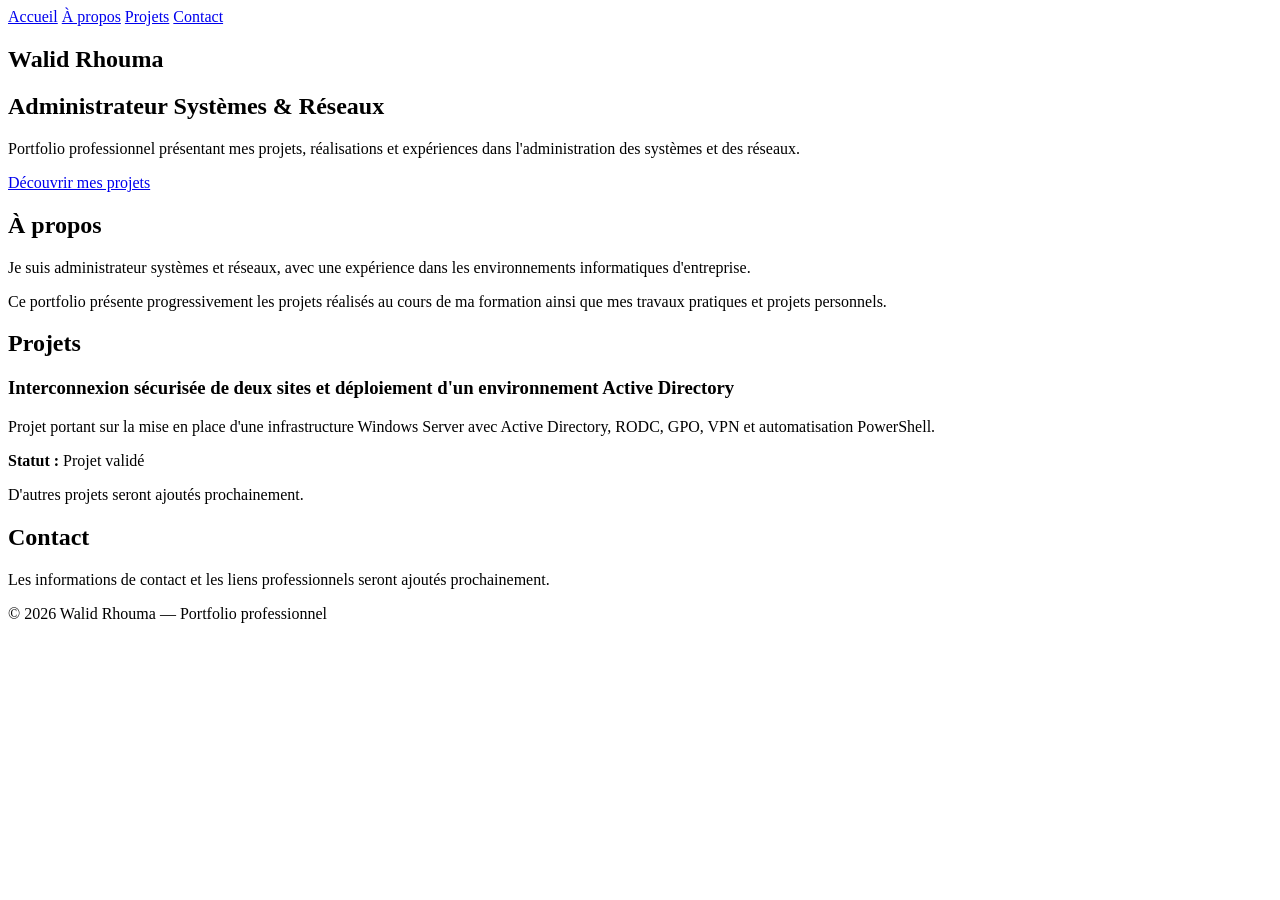
==== index.html @ 0f60f4a2 "Création de la page d'accueil This HTML file serves as a professional portfolio for Walid Rhouma, sh" ====
<!DOCTYPE html>
<html lang="fr">
<head>
    <meta charset="UTF-8">
    <meta name="viewport" content="width=device-width, initial-scale=1.0">

    <title>Walid Rhouma — Administrateur Systèmes & Réseaux</title>

    <meta name="description"
          content="Portfolio professionnel de Walid Rhouma, Administrateur Systèmes & Réseaux.">
</head>

<body>

    <header>
        <nav>
            <a href="#accueil">Accueil</a>
            <a href="#a-propos">À propos</a>
            <a href="#projets">Projets</a>
            <a href="#contact">Contact</a>
        </nav>
    </header>

    <main>

        <section id="accueil">
            <h1>Walid Rhouma</h1>

            <h2>Administrateur Systèmes & Réseaux</h2>

            <p>
                Portfolio professionnel présentant mes projets,
                réalisations et expériences dans l'administration
                des systèmes et des réseaux.
            </p>

            <a href="#projets">Découvrir mes projets</a>
        </section>


        <section id="a-propos">
            <h2>À propos</h2>

            <p>
                Je suis administrateur systèmes et réseaux,
                avec une expérience dans les environnements
                informatiques d'entreprise.
            </p>

            <p>
                Ce portfolio présente progressivement les projets
                réalisés au cours de ma formation ainsi que mes
                travaux pratiques et projets personnels.
            </p>
        </section>


        <section id="projets">
            <h2>Projets</h2>

            <article>
                <h3>
                    Interconnexion sécurisée de deux sites
                    et déploiement d'un environnement Active Directory
                </h3>

                <p>
                    Projet portant sur la mise en place d'une
                    infrastructure Windows Server avec Active Directory,
                    RODC, GPO, VPN et automatisation PowerShell.
                </p>

                <p>
                    <strong>Statut :</strong> Projet validé
                </p>
            </article>

            <p>
                D'autres projets seront ajoutés prochainement.
            </p>
        </section>


        <section id="contact">
            <h2>Contact</h2>

            <p>
                Les informations de contact et les liens professionnels
                seront ajoutés prochainement.
            </p>
        </section>

    </main>


    <footer>
        <p>
            © 2026 Walid Rhouma — Portfolio professionnel
        </p>
    </footer>

</body>
</html>
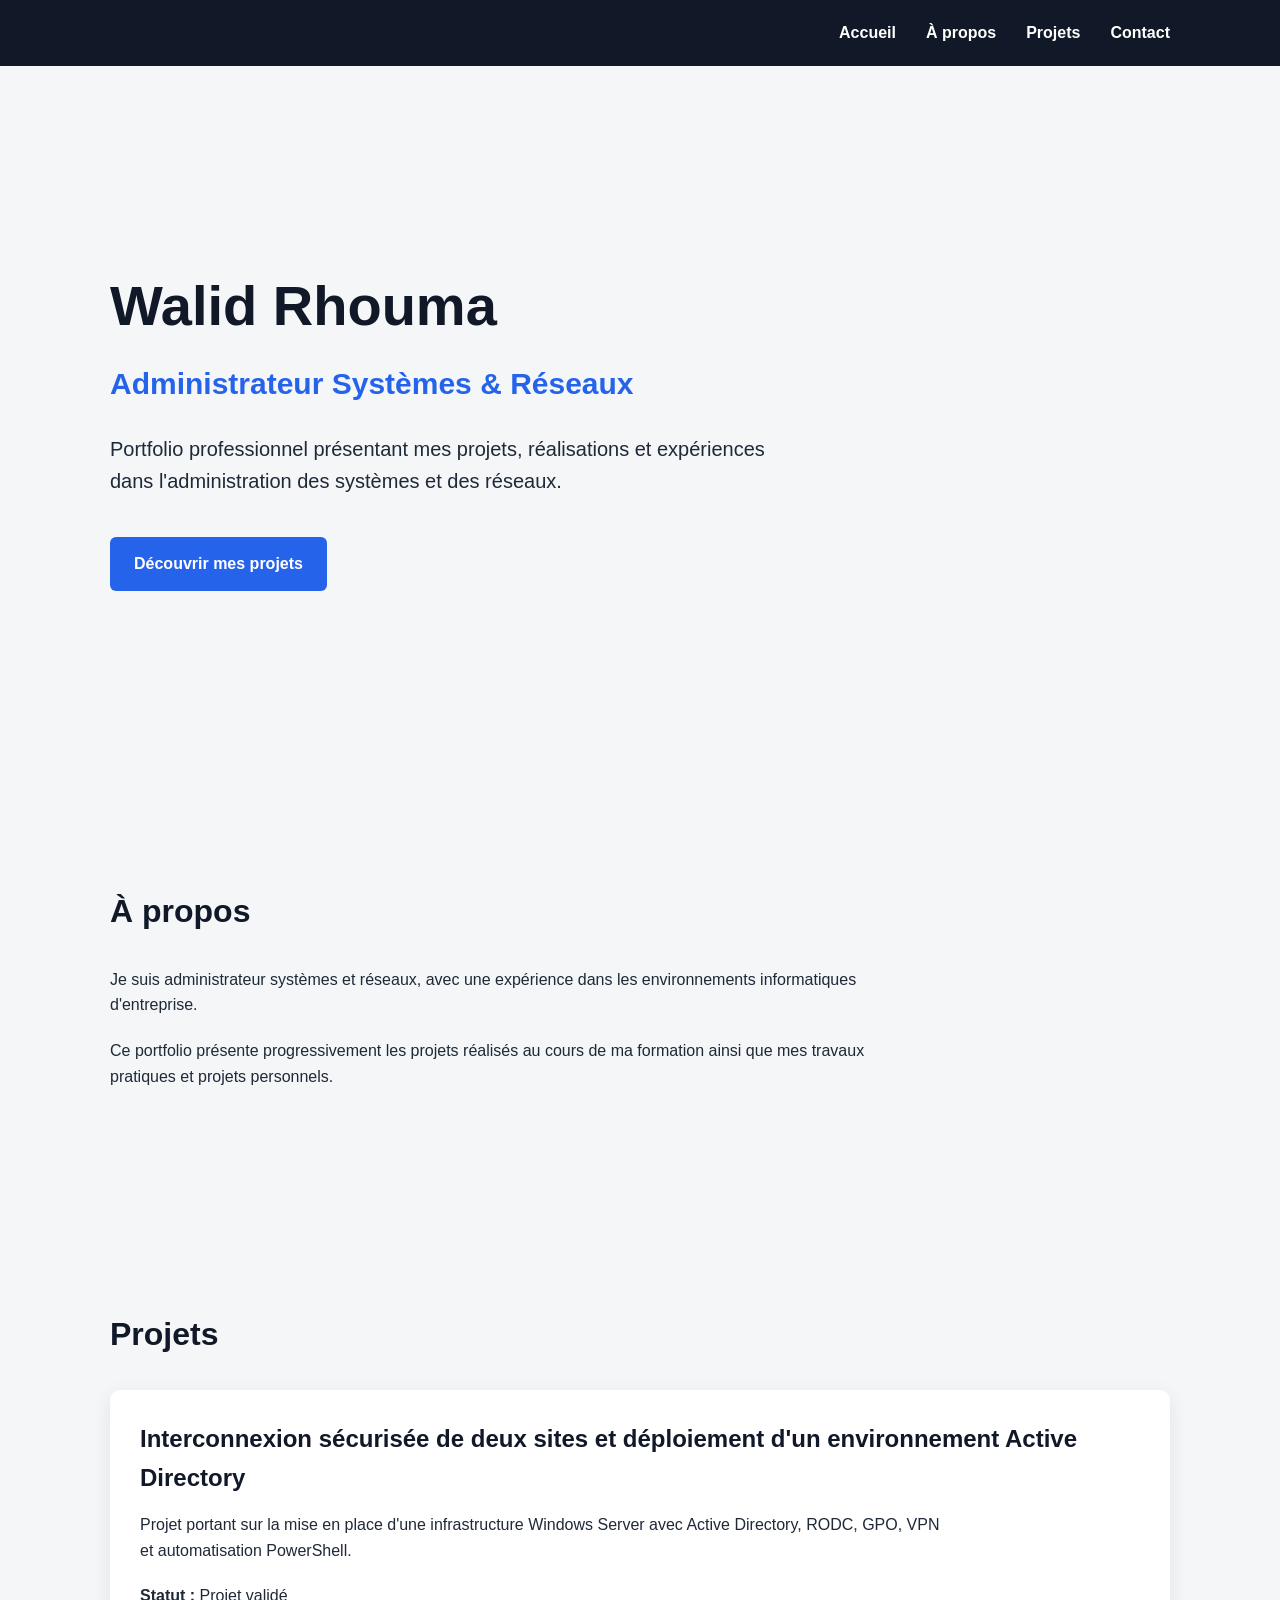
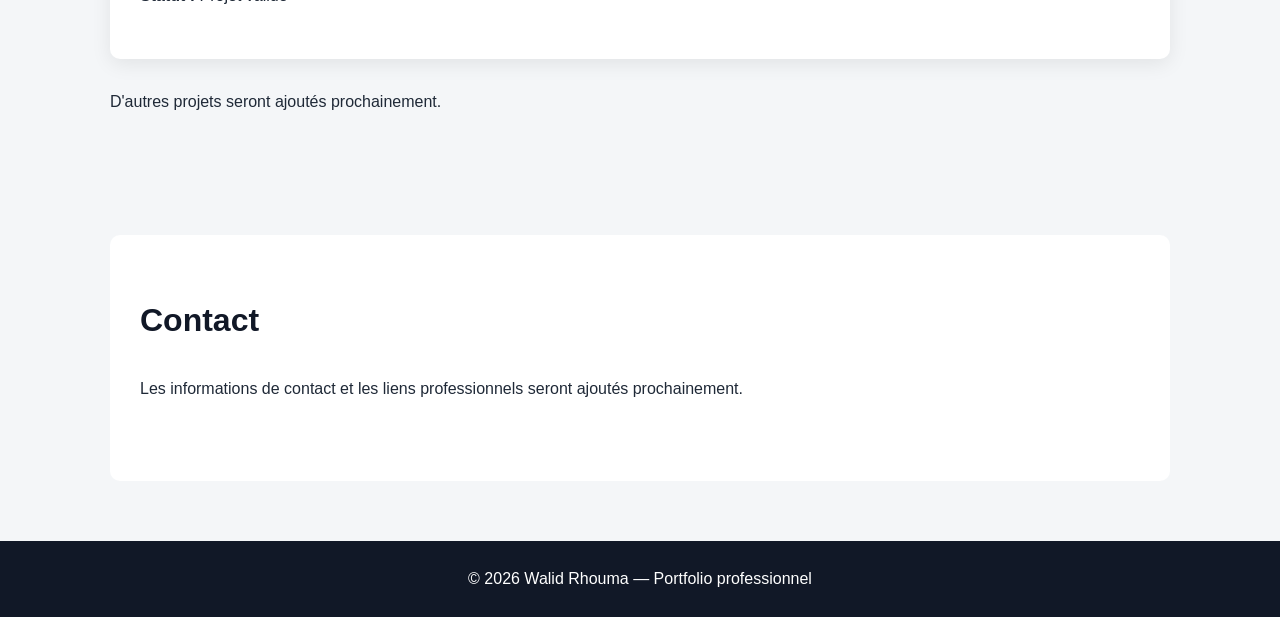
==== commit f6f7bb42: "Connexion du fichier CSS à la page d'accueil Added a link to the stylesheet in the head section." ====
--- a/index.html
+++ b/index.html
@@ -3,7 +3,9 @@
 <head>
     <meta charset="UTF-8">
     <meta name="viewport" content="width=device-width, initial-scale=1.0">
-
+    
+    <link rel="stylesheet" href="style.css">
+    
     <title>Walid Rhouma — Administrateur Systèmes & Réseaux</title>
 
     <meta name="description"
--- a/style.css
+++ b/style.css
@@ -0,0 +1,197 @@
+/* ==============================
+   RESET ET BASE
+   ============================== */
+
+* {
+    margin: 0;
+    padding: 0;
+    box-sizing: border-box;
+}
+
+html {
+    scroll-behavior: smooth;
+}
+
+body {
+    font-family: Arial, Helvetica, sans-serif;
+    line-height: 1.6;
+    background: #f4f6f8;
+    color: #1f2937;
+}
+
+
+/* ==============================
+   NAVIGATION
+   ============================== */
+
+header {
+    background: #111827;
+    padding: 20px 0;
+    position: sticky;
+    top: 0;
+    z-index: 1000;
+}
+
+nav {
+    max-width: 1100px;
+    margin: auto;
+    padding: 0 20px;
+    display: flex;
+    justify-content: flex-end;
+    gap: 30px;
+}
+
+nav a {
+    color: white;
+    text-decoration: none;
+    font-weight: bold;
+}
+
+nav a:hover {
+    color: #60a5fa;
+}
+
+
+/* ==============================
+   CONTENU PRINCIPAL
+   ============================== */
+
+main {
+    max-width: 1100px;
+    margin: auto;
+    padding: 0 20px;
+}
+
+section {
+    padding: 100px 0;
+}
+
+section h2 {
+    font-size: 32px;
+    margin-bottom: 30px;
+    color: #111827;
+}
+
+section p {
+    max-width: 800px;
+    margin-bottom: 20px;
+}
+
+
+/* ==============================
+   ACCUEIL
+   ============================== */
+
+#accueil {
+    min-height: 80vh;
+    display: flex;
+    flex-direction: column;
+    justify-content: center;
+}
+
+#accueil h1 {
+    font-size: 56px;
+    color: #111827;
+    margin-bottom: 10px;
+}
+
+#accueil h2 {
+    font-size: 30px;
+    color: #2563eb;
+    margin-bottom: 25px;
+}
+
+#accueil p {
+    font-size: 20px;
+    max-width: 700px;
+}
+
+
+/* ==============================
+   BOUTON
+   ============================== */
+
+#accueil a {
+    display: inline-block;
+    width: fit-content;
+    margin-top: 20px;
+    padding: 14px 24px;
+    background: #2563eb;
+    color: white;
+    text-decoration: none;
+    border-radius: 6px;
+    font-weight: bold;
+}
+
+#accueil a:hover {
+    background: #1d4ed8;
+}
+
+
+/* ==============================
+   PROJETS
+   ============================== */
+
+article {
+    background: white;
+    padding: 30px;
+    border-radius: 10px;
+    box-shadow: 0 5px 20px rgba(0, 0, 0, 0.08);
+    margin-bottom: 30px;
+}
+
+article h3 {
+    font-size: 24px;
+    margin-bottom: 15px;
+    color: #111827;
+}
+
+
+/* ==============================
+   CONTACT
+   ============================== */
+
+#contact {
+    background: white;
+    padding: 60px 30px;
+    margin-bottom: 60px;
+    border-radius: 10px;
+}
+
+
+/* ==============================
+   PIED DE PAGE
+   ============================== */
+
+footer {
+    background: #111827;
+    color: white;
+    text-align: center;
+    padding: 25px;
+}
+
+
+/* ==============================
+   RESPONSIVE
+   ============================== */
+
+@media (max-width: 700px) {
+
+    nav {
+        justify-content: center;
+        gap: 15px;
+        flex-wrap: wrap;
+    }
+
+    #accueil h1 {
+        font-size: 40px;
+    }
+
+    #accueil h2 {
+        font-size: 24px;
+    }
+
+    section {
+        padding: 70px 0;
+    }
+}
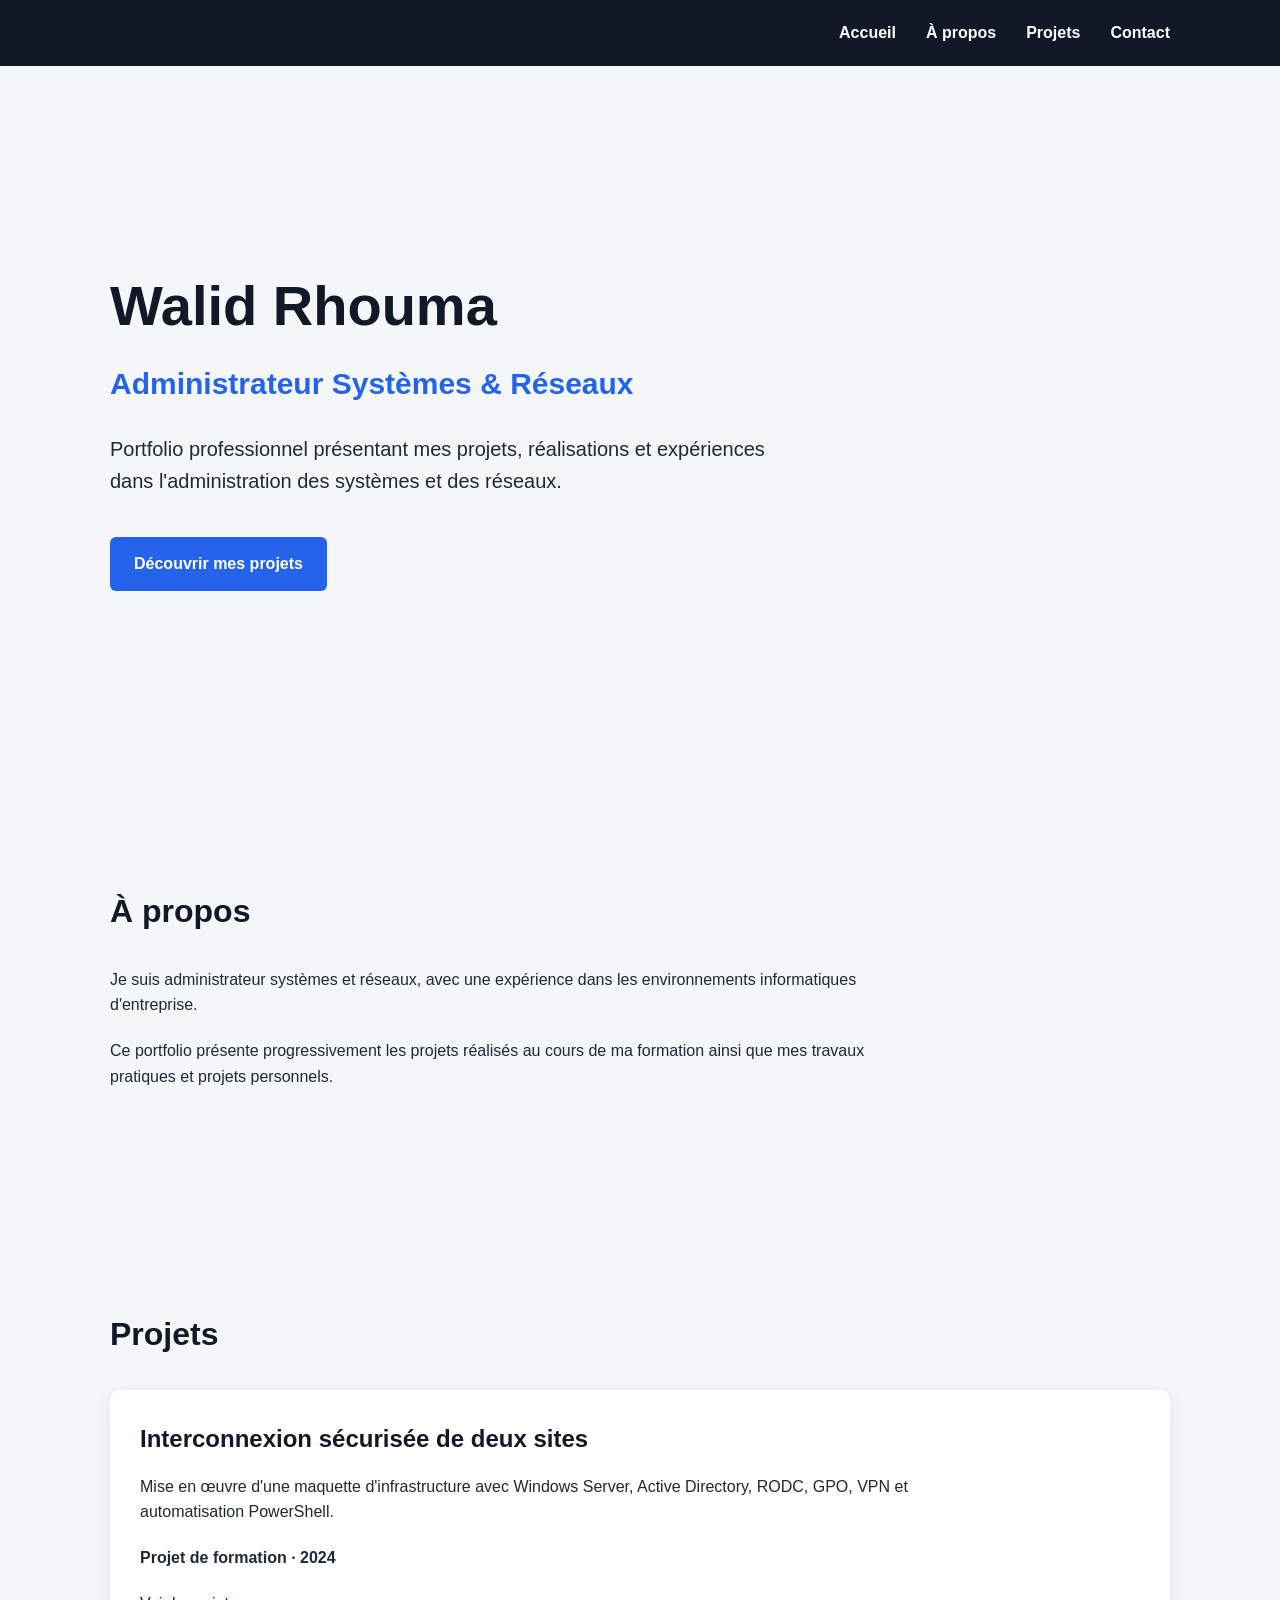
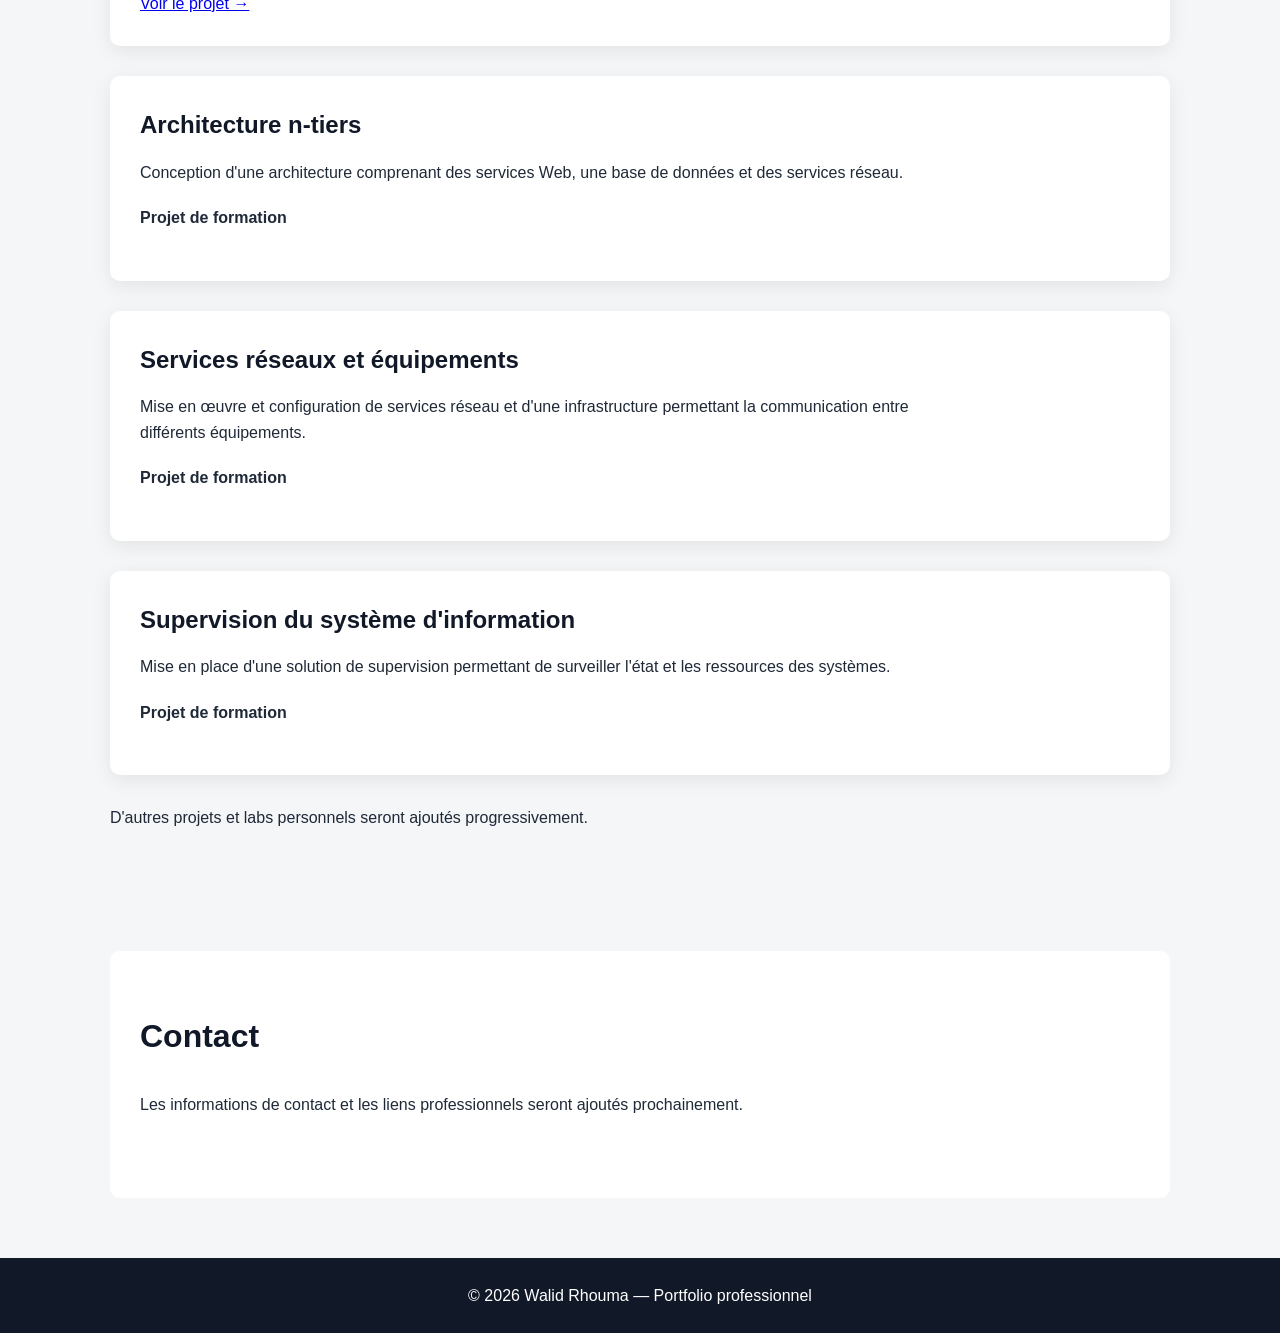
==== commit 597485b6: "Ajout des projets principaux" ====
--- a/index.html
+++ b/index.html
@@ -58,29 +58,95 @@
 
 
         <section id="projets">
-            <h2>Projets</h2>
 
-            <article>
-                <h3>
-                    Interconnexion sécurisée de deux sites
-                    et déploiement d'un environnement Active Directory
-                </h3>
+    <h2>Projets</h2>
 
-                <p>
-                    Projet portant sur la mise en place d'une
-                    infrastructure Windows Server avec Active Directory,
-                    RODC, GPO, VPN et automatisation PowerShell.
-                </p>
 
-                <p>
-                    <strong>Statut :</strong> Projet validé
-                </p>
-            </article>
+    <article>
 
-            <p>
-                D'autres projets seront ajoutés prochainement.
-            </p>
-        </section>
+        <h3>
+            Interconnexion sécurisée de deux sites
+        </h3>
+
+        <p>
+            Mise en œuvre d'une maquette d'infrastructure
+            avec Windows Server, Active Directory, RODC,
+            GPO, VPN et automatisation PowerShell.
+        </p>
+
+        <p>
+            <strong>Projet de formation · 2024</strong>
+        </p>
+
+        <a href="projet-06.html">
+            Voir le projet →
+        </a>
+
+    </article>
+
+
+    <article>
+
+        <h3>
+            Architecture n-tiers
+        </h3>
+
+        <p>
+            Conception d'une architecture comprenant des
+            services Web, une base de données et des services
+            réseau.
+        </p>
+
+        <p>
+            <strong>Projet de formation</strong>
+        </p>
+
+    </article>
+
+
+    <article>
+
+        <h3>
+            Services réseaux et équipements
+        </h3>
+
+        <p>
+            Mise en œuvre et configuration de services réseau
+            et d'une infrastructure permettant la communication
+            entre différents équipements.
+        </p>
+
+        <p>
+            <strong>Projet de formation</strong>
+        </p>
+
+    </article>
+
+
+    <article>
+
+        <h3>
+            Supervision du système d'information
+        </h3>
+
+        <p>
+            Mise en place d'une solution de supervision permettant
+            de surveiller l'état et les ressources des systèmes.
+        </p>
+
+        <p>
+            <strong>Projet de formation</strong>
+        </p>
+
+    </article>
+
+
+    <p>
+        D'autres projets et labs personnels seront ajoutés
+        progressivement.
+    </p>
+
+</section>
 
 
         <section id="contact">
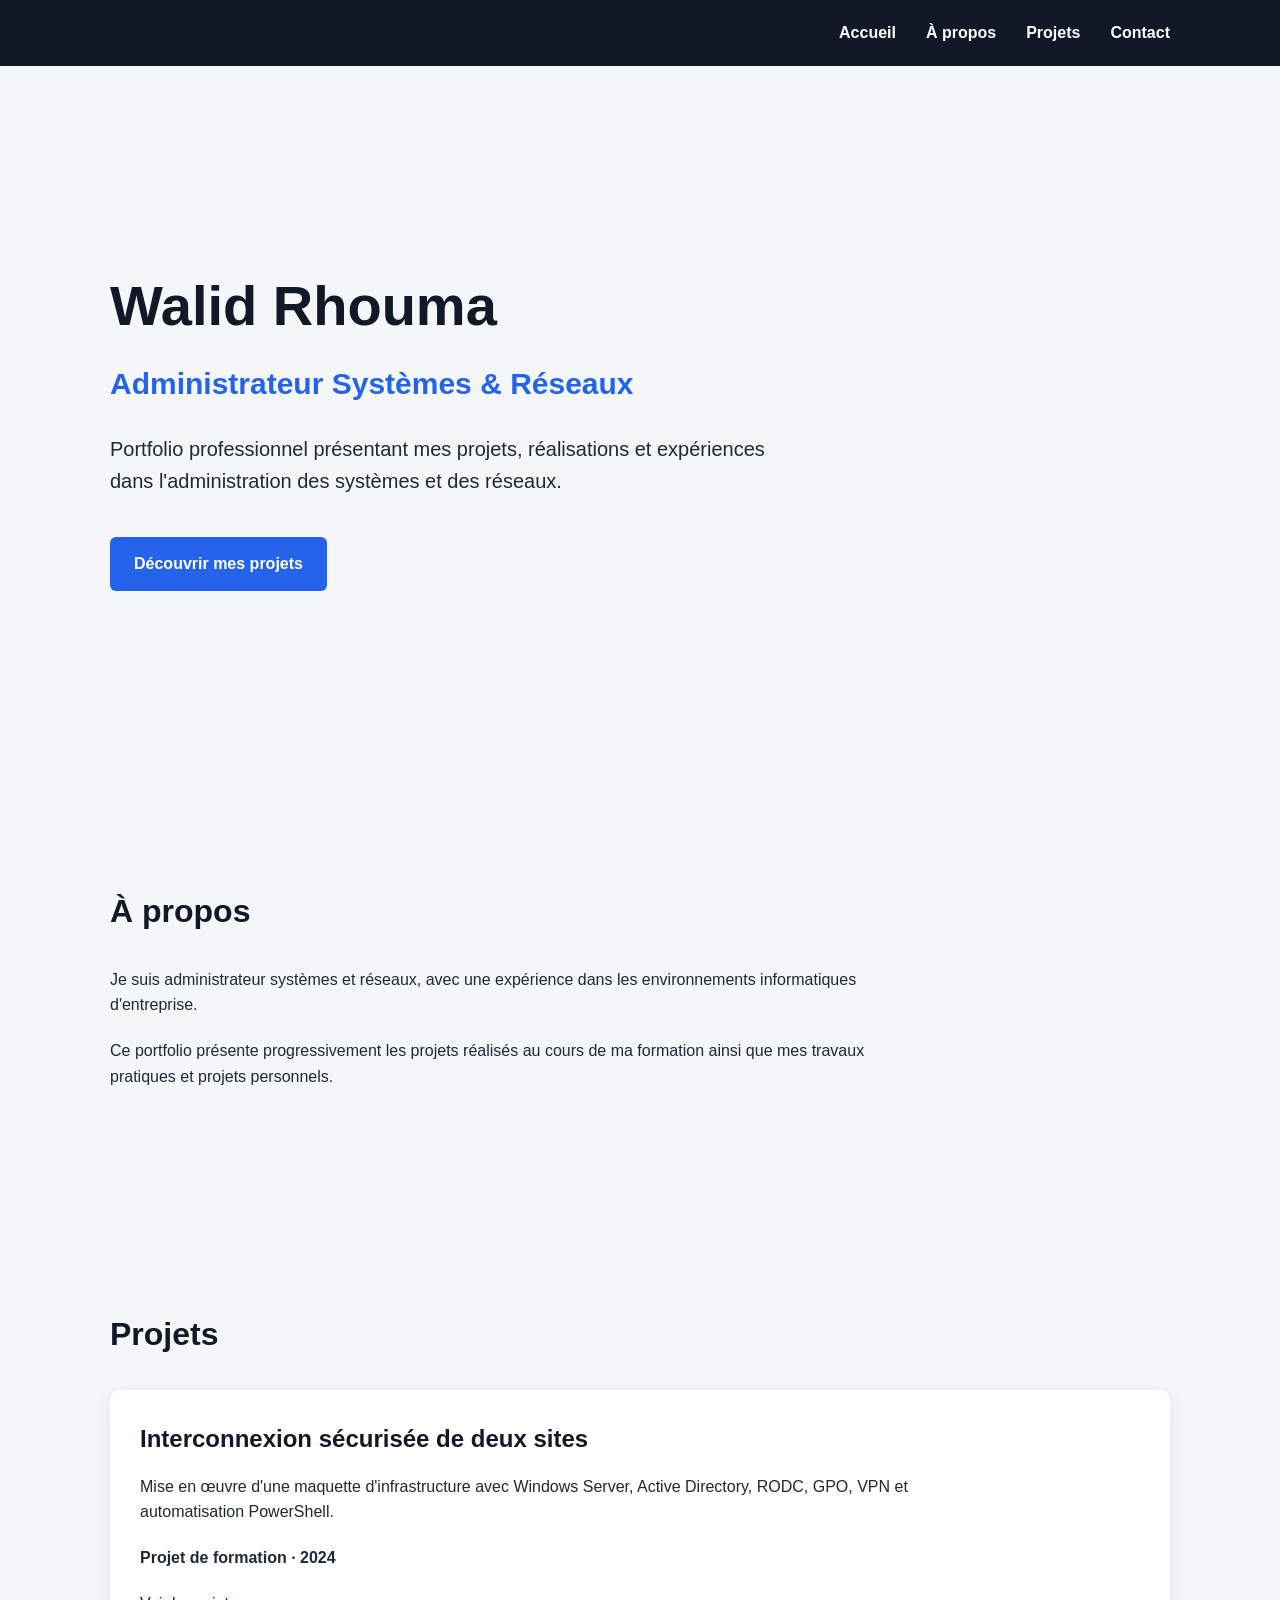
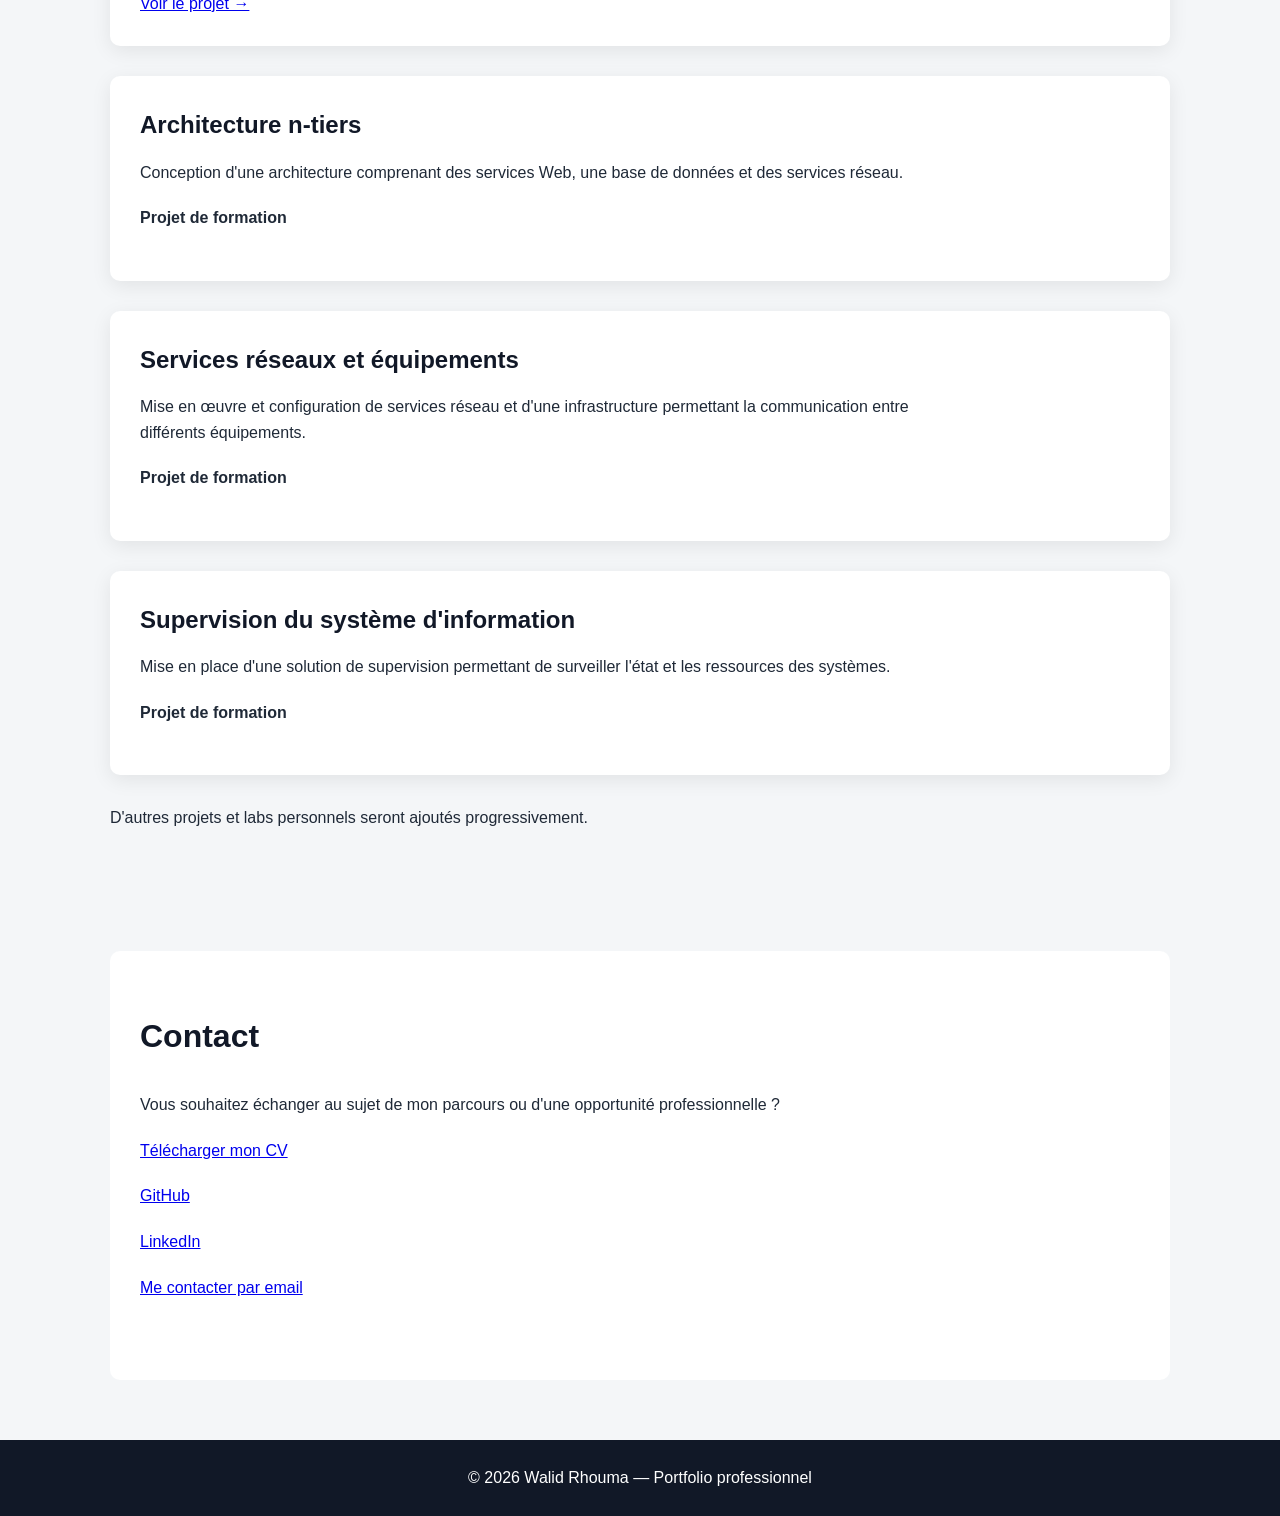
==== commit edf053ca: "Ajout du CV et des liens professionnels Added contact section with links to CV, GitHub, LinkedIn, an" ====
--- a/index.html
+++ b/index.html
@@ -150,13 +150,39 @@
 
 
         <section id="contact">
-            <h2>Contact</h2>
 
-            <p>
-                Les informations de contact et les liens professionnels
-                seront ajoutés prochainement.
-            </p>
-        </section>
+    <h2>Contact</h2>
+
+    <p>
+        Vous souhaitez échanger au sujet de mon parcours
+        ou d'une opportunité professionnelle ?
+    </p>
+
+    <p>
+        <a href="CV_Walid_Rhouma.pdf" target="_blank">
+            Télécharger mon CV
+        </a>
+    </p>
+
+    <p>
+        <a href="https://github.com/walidrhouma" target="_blank">
+            GitHub
+        </a>
+    </p>
+
+    <p>
+        <a href="https://www.linkedin.com/in/walid-rhouma" target="_blank">
+            LinkedIn
+        </a>
+    </p>
+
+    <p>
+        <a href="mailto:walidrhouma@hotmail.fr">
+            Me contacter par email
+        </a>
+    </p>
+
+</section>
 
     </main>
 
